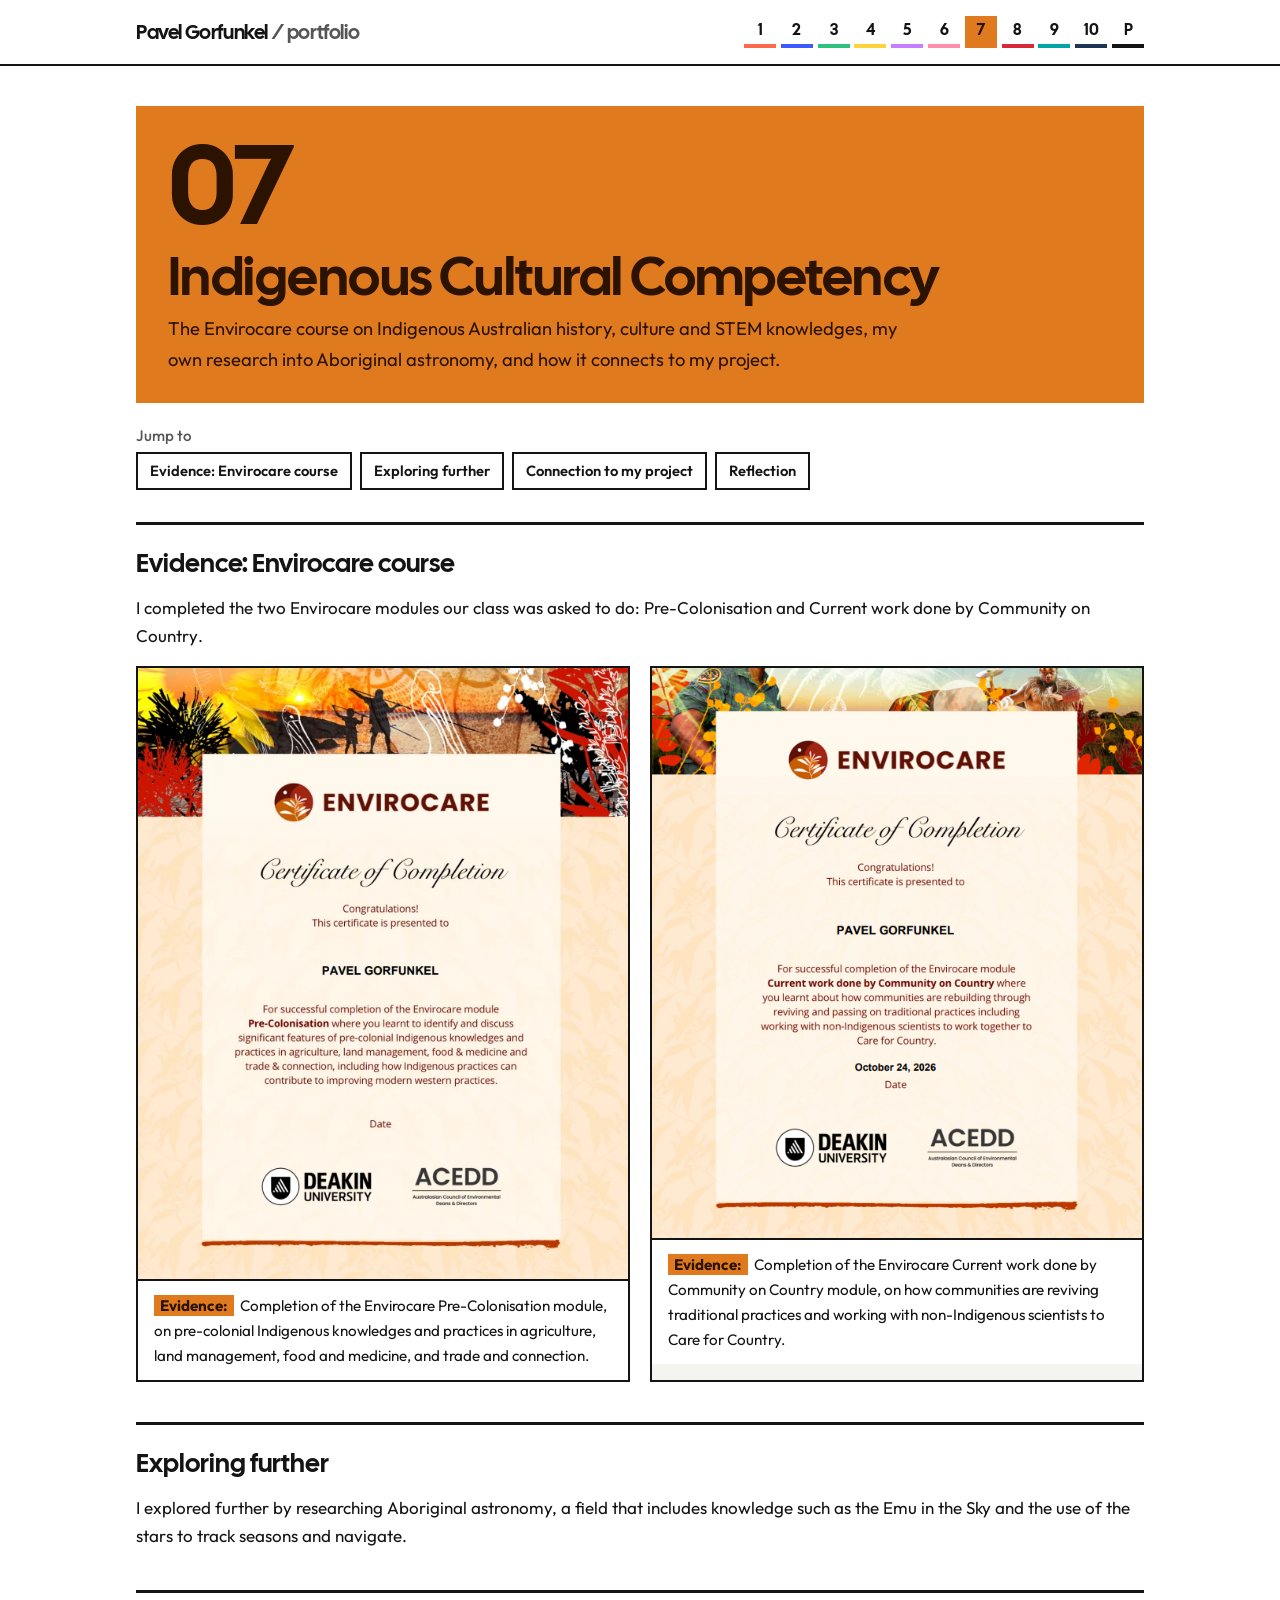
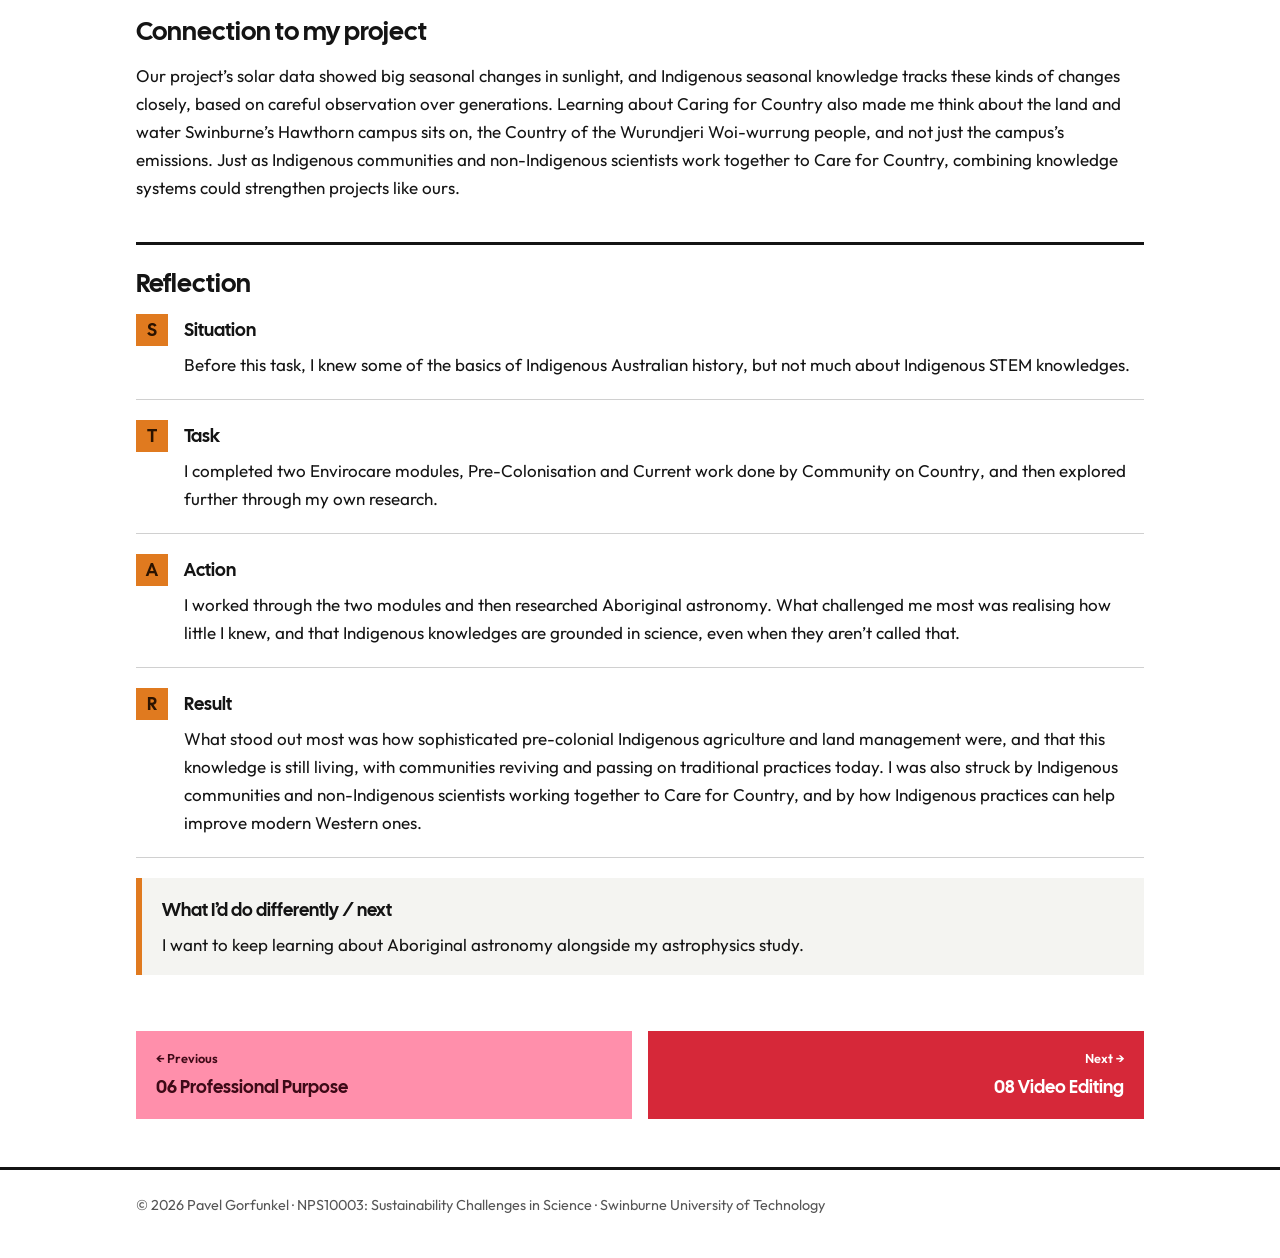
==== cultural-competency.html @ 4fb6ed7c "Add NPS10003 portfolio site" ====
<!doctype html>
<html lang="en-AU">
<head>
  <meta charset="utf-8">
  <meta name="viewport" content="width=device-width, initial-scale=1">
  <title>Task 7: Indigenous Cultural Competency | Portfolio</title>
  <meta name="description" content="The Envirocare course, exploring Indigenous knowledges in Naarm, and how it connects to my project.">
  <meta name="robots" content="noindex">
  <link rel="preconnect" href="https://fonts.googleapis.com">
  <link rel="preconnect" href="https://fonts.gstatic.com" crossorigin>
  <link rel="stylesheet" href="https://fonts.googleapis.com/css2?family=Cal+Sans&family=Outfit:wght@400;500;600;700&display=swap">
  <link rel="icon" href="assets/favicon.svg" type="image/svg+xml">
  <link rel="stylesheet" href="css/style.css">
</head>
<body>
  <a class="skip-link" href="#main">Skip to content</a>
  <header class="site-header" id="site-header">
    <div class="container"><a class="brand" href="index.html">Portfolio</a></div>
  </header>

  <main id="main">
    <div class="container">
      <header class="page-head">
        <span class="page-num" aria-hidden="true">07</span>
        <h1><span class="visually-hidden">Task 7: </span>Indigenous Cultural Competency</h1>
        <p class="lead">The Envirocare course on Indigenous Australian history, culture and STEM knowledges, my own research into Aboriginal astronomy, and how it connects to my project.</p>
      </header>

      <nav class="toc" data-toc aria-label="On this page"></nav>

      <section class="section" aria-labelledby="evidence">
        <h2 id="evidence">Evidence: Envirocare course</h2>
        <p>I completed the two Envirocare modules our class was asked to do: <em>Pre-Colonisation</em> and <em>Current work done by Community on Country</em>.</p>
        <div class="evidence-grid">
          <figure class="evidence">
            <img src="assets/images/envirocare-pre-colonisation.webp" width="623" height="777" alt="Envirocare certificate of completion for the Pre-Colonisation module, from Deakin University and ACEDD" loading="lazy">
            <figcaption><strong>Evidence:</strong> Completion of the Envirocare <em>Pre-Colonisation</em> module, on pre-colonial Indigenous knowledges and practices in agriculture, land management, food and medicine, and trade and connection.</figcaption>
          </figure>
          <figure class="evidence">
            <img src="assets/images/envirocare-community-on-country.png" width="618" height="719" alt="Envirocare certificate of completion for the Current work done by Community on Country module, dated 24 October 2026" loading="lazy">
            <figcaption><strong>Evidence:</strong> Completion of the Envirocare <em>Current work done by Community on Country</em> module, on how communities are reviving traditional practices and working with non-Indigenous scientists to Care for Country.</figcaption>
          </figure>
        </div>
      </section>

      <section class="section" aria-labelledby="explore">
        <h2 id="explore">Exploring further</h2>
        <p>I explored further by researching Aboriginal astronomy, a field that includes knowledge such as the Emu in the Sky and the use of the stars to track seasons and navigate.</p>
      </section>


      <section class="section" aria-labelledby="project">
        <h2 id="project">Connection to my project</h2>
        <p>Our project&rsquo;s solar data showed big seasonal changes in sunlight, and Indigenous seasonal knowledge tracks these kinds of changes closely, based on careful observation over generations. Learning about Caring for Country also made me think about the land and water Swinburne&rsquo;s Hawthorn campus sits on, the Country of the Wurundjeri Woi-wurrung people, and not just the campus&rsquo;s emissions. Just as Indigenous communities and non-Indigenous scientists work together to Care for Country, combining knowledge systems could strengthen projects like ours.</p>
      </section>

      <section class="section" aria-labelledby="reflection">
        <h2 id="reflection">Reflection</h2>
        <!-- Guidance: personal and critical, using "I" statements. Say what you learned, what you enjoyed, what was challenging, and how this has been / will be useful. -->
        <div class="star">
          <div class="star-card">
            <h3><span class="letter" aria-hidden="true">S</span>Situation</h3>
            <p>Before this task, I knew some of the basics of Indigenous Australian history, but not much about Indigenous STEM knowledges.</p>
          </div>
          <div class="star-card">
            <h3><span class="letter" aria-hidden="true">T</span>Task</h3>
            <p>I completed two Envirocare modules, <em>Pre-Colonisation</em> and <em>Current work done by Community on Country</em>, and then explored further through my own research.</p>
          </div>
          <div class="star-card">
            <h3><span class="letter" aria-hidden="true">A</span>Action</h3>
            <p>I worked through the two modules and then researched Aboriginal astronomy. What challenged me most was realising how little I knew, and that Indigenous knowledges are grounded in science, even when they aren&rsquo;t called that.</p>
          </div>
          <div class="star-card">
            <h3><span class="letter" aria-hidden="true">R</span>Result</h3>
            <p>What stood out most was how sophisticated pre-colonial Indigenous agriculture and land management were, and that this knowledge is still living, with communities reviving and passing on traditional practices today. I was also struck by Indigenous communities and non-Indigenous scientists working together to Care for Country, and by how Indigenous practices can help improve modern Western ones.</p>
          </div>
          <div class="star-card star-note">
            <h3>What I&rsquo;d do differently / next</h3>
            <p>I want to keep learning about Aboriginal astronomy alongside my astrophysics study.</p>
          </div>
        </div>
      </section>


      <nav class="pager" id="pager" aria-label="Previous and next task"></nav>
    </div>
  </main>

  <footer class="site-footer">
    <div class="container">
      <p>&copy; <span data-year></span> <span data-site="name"></span> &middot; <span data-site="unit"></span> &middot; <span data-site="university"></span></p>
    </div>
  </footer>

  <script src="js/site.js"></script>
</body>
</html>
---- css/style.css ----
/* ==========================================================================
   Portfolio stylesheet: "colour blocks"
   Each task has its own colour (set in js/site.js PAGES). On a task page the
   script exposes it as --task / --task-ink; on cards and links as --c / --ink.

   1. Tokens   2. Base   3. Header/nav   4. Page layout   5. Components
   6. Placeholders   7. Lightbox   8. Responsive   9. Print
   ========================================================================== */

/* 1. Tokens -------------------------------------------------------------- */
:root {
  --bg: #ffffff;
  --soft: #f4f4f1;
  --text: #141414;
  --muted: #565656;
  --line: #141414;
  --task: #141414;        /* overridden per page by site.js */
  --task-ink: #ffffff;
  --todo-bg: #fff6cc;
  --todo-line: #141414;
  --todo-text: #3d2e00;
  --head-bg: #141414;     /* table header row */
  --head-text: #ffffff;
  --sky: #0b1026;         /* night-sky hero */
  --max: 1040px;
  --font: "Outfit", system-ui, -apple-system, "Segoe UI", Roboto, "Helvetica Neue", Arial, sans-serif;
  --display: "Cal Sans", var(--font);
  color-scheme: light;
}

@media (prefers-color-scheme: dark) {
  :root {
    --bg: #141414;
    --soft: #1f1f1f;
    --text: #f2f2f2;
    --muted: #b4b4b4;
    --line: #f2f2f2;
    --todo-bg: #3a3214;
    --todo-line: #f2d75c;
    --todo-text: #fbeeb0;
    --head-bg: #2b2b2b;
    --head-text: #f2f2f2;
    color-scheme: dark;
  }
  :root:not([data-task]) { --task: #f2f2f2; --task-ink: #141414; } /* home and 404 */
}

/* 2. Base ---------------------------------------------------------------- */
*, *::before, *::after { box-sizing: border-box; }

html { scroll-behavior: smooth; scroll-padding-top: 1.5rem; }
@media (prefers-reduced-motion: reduce) { html { scroll-behavior: auto; } }

body {
  margin: 0;
  background: var(--bg);
  color: var(--text);
  font-family: var(--font);
  font-size: 1.0625rem;
  line-height: 1.65;
  -webkit-text-size-adjust: 100%;
  font-synthesis: none; /* no faux bold: Cal Sans has one weight, Outfit loads real ones */
}

img, video, iframe { max-width: 100%; }
img { height: auto; display: block; }

a { color: inherit; text-decoration-thickness: 2px; text-underline-offset: 0.2em; }
a:hover { text-decoration-color: var(--task); }
:focus-visible { outline: 3px solid var(--text); outline-offset: 3px; }

h1, h2, h3, h4 { font-family: var(--display); font-weight: 400; line-height: 1.15; margin: 0 0 0.6em; }
h1 { font-size: clamp(2.2rem, 6vw, 3.4rem); letter-spacing: -0.01em; }
h2 { font-size: 1.6rem; letter-spacing: 0; }
h3 { font-size: 1.15rem; }
p, ul, ol, table, figure { margin: 0 0 1rem; }

.skip-link {
  position: absolute; left: 1rem; top: -3rem; z-index: 100;
  background: var(--text); color: var(--bg); padding: 0.5rem 1rem;
}
.skip-link:focus { top: 1rem; }

.visually-hidden {
  position: absolute !important; width: 1px; height: 1px; overflow: hidden;
  clip: rect(0 0 0 0); clip-path: inset(50%); white-space: nowrap;
}

.container { width: 100%; max-width: var(--max); margin: 0 auto; padding: 0 1rem; }

/* 3. Header / nav -------------------------------------------------------- */
.site-header { position: relative; z-index: 50; background: var(--bg); border-bottom: 2px solid var(--line); }
.site-header .container {
  display: flex; align-items: center; justify-content: space-between;
  gap: 1rem; min-height: 4rem;
}
.brand {
  font-family: var(--display); font-weight: 400; font-size: 1.25rem; letter-spacing: -0.02em;
  text-decoration: none; white-space: nowrap;
}
.brand span { font-weight: 400; color: var(--muted); }

.nav-toggle {
  display: none;
  font: inherit; font-weight: 600; font-size: 0.95rem;
  background: var(--bg); color: var(--text);
  border: 2px solid var(--line); padding: 0.35rem 0.8rem; cursor: pointer;
}

/* Desktop: a row of task numbers underlined in their colours; the name shows on hover */
.site-nav ul { list-style: none; margin: 0; padding: 0; display: flex; gap: 0.3rem; }
.site-nav .nav-home { display: none; }
.site-nav a {
  position: relative; display: grid; place-items: center;
  min-width: 2rem; height: 2rem; padding: 0 0.3rem;
  font-family: var(--display); font-size: 1rem; color: var(--text); text-decoration: none;
  border-bottom: 4px solid var(--c, var(--line));
}
.site-nav a:hover, .site-nav a:focus-visible { background: color-mix(in srgb, var(--c) 25%, transparent); }
.site-nav a[aria-current="page"] { background: var(--c); color: var(--ink); }
.site-nav .nlabel {
  position: absolute; top: calc(100% + 0.4rem); right: 0;
  white-space: nowrap; padding: 0.2rem 0.55rem;
  background: var(--text); color: var(--bg);
  font-family: var(--font); font-size: 0.85rem; font-weight: 500;
  opacity: 0; pointer-events: none; transition: opacity 0.12s ease;
}
.site-nav a:hover .nlabel, .site-nav a:focus-visible .nlabel { opacity: 1; }
@media (prefers-reduced-motion: reduce) { .site-nav .nlabel { transition: none; } }

/* 4. Page layout --------------------------------------------------------- */
main { padding: 2.5rem 0 3rem; }

/* Task page header: a solid block in the task's colour with a big number */
.page-head {
  background: var(--task); color: var(--task-ink);
  padding: 2rem 2rem 1.75rem;
  margin-bottom: 1.5rem;
}
.page-num {
  display: block; margin-bottom: 0.75rem;
  font-family: var(--display); font-size: clamp(4rem, 12vw, 7rem); line-height: 0.85; letter-spacing: -0.01em;
}
.page-head h1 { margin-bottom: 0.4rem; }
.page-head .lead { color: inherit; }
.page-head > :last-child { margin-bottom: 0; }

.eyebrow {
  display: inline-block; margin-bottom: 0.75rem;
  font-size: 0.95rem; font-weight: 500;
}
.lead { font-size: 1.15rem; max-width: 62ch; color: var(--muted); }

.section { border-top: 3px solid var(--line); padding: 1.5rem 0 1rem; margin-bottom: 1.5rem; }
.section > :last-child { margin-bottom: 0; }

/* "Jump to" chips */
.toc { margin-bottom: 2rem; }
.toc h2 { font-family: var(--font); font-size: 0.95rem; font-weight: 500; margin: 0 0 0.5rem; color: var(--muted); }
.toc ol { list-style: none; margin: 0; padding: 0; display: flex; flex-wrap: wrap; gap: 0.5rem; }
.toc a {
  display: block; padding: 0.3rem 0.75rem;
  border: 2px solid var(--line); font-size: 0.92rem; font-weight: 600; text-decoration: none;
}
.toc a:hover { background: var(--task); color: var(--task-ink); border-color: var(--task); }
.toc:empty { display: none; }

/* Prev / next: blocks in the neighbouring tasks' colours */
.pager { display: grid; grid-template-columns: 1fr 1fr; gap: 1rem; margin-top: 2.5rem; }
.pager a {
  display: block; padding: 1.1rem 1.25rem;
  background: var(--c, var(--soft)); color: var(--ink, var(--text));
  font-family: var(--display); font-weight: 400; font-size: 1.1rem; text-decoration: none;
}
.pager a:hover { text-decoration: underline; text-decoration-thickness: 2px; }
.pager small { display: block; font-family: var(--font); font-weight: 600; font-size: 0.8rem; margin-bottom: 0.2rem; }
.pager .next { text-align: right; grid-column: 2; }

.site-footer { border-top: 3px solid var(--line); padding: 1.5rem 0; color: var(--muted); font-size: 0.9rem; }

/* 5. Components ---------------------------------------------------------- */

/* Home and 404: night-sky hero */
.hero {
  position: relative; overflow: hidden;
  display: grid; grid-template-columns: 1.1fr 1fr; gap: 2rem; align-items: center;
  min-height: 27rem; padding: 3rem 2.5rem; margin-bottom: 1rem;
  background: var(--sky); color: #ffffff;
}
.hero.lost { grid-template-columns: 1fr; min-height: 70vh; }
.hero .starfield { position: absolute; inset: 0; width: 100%; height: 100%; }
.hero-text, .constellation { position: relative; }
.hero h1 { font-size: clamp(2.6rem, 8vw, 5rem); line-height: 0.98; letter-spacing: -0.01em; margin-bottom: 1rem; max-width: 14ch; }
.hero .lead { font-size: 1.2rem; color: #c9cde0; }
.hero .btn { --task: #ffffff; --task-ink: var(--sky); --line: #ffffff; }
.hero-text > :last-child { margin-bottom: 0; }

.constellation { aspect-ratio: 5 / 4; }
.constellation svg { position: absolute; inset: 0; width: 100%; height: 100%; overflow: visible; }
.constellation polyline {
  fill: none; stroke: rgb(255 255 255 / 0.3); stroke-width: 1;
  vector-effect: non-scaling-stroke;
}
.cstar {
  position: absolute; transform: translate(-50%, -50%);
  width: 2.25rem; height: 2.25rem; display: grid; place-items: center;
  color: #ffffff; text-decoration: none;
}
.cstar .dot {
  width: 0.7rem; height: 0.7rem; border-radius: 50%; background: var(--c);
  border: 1.5px solid #ffffff;
  transition: transform 0.15s ease;
}
.cstar .cnum {
  position: absolute; left: 70%; top: -5%;
  font-family: var(--display); font-size: 0.75rem; color: rgb(255 255 255 / 0.7);
}
.cstar .clabel {
  position: absolute; bottom: 100%; left: 50%; transform: translate(-50%, -0.2rem);
  white-space: nowrap; padding: 0.15rem 0.5rem;
  background: var(--c); color: var(--ink); font-size: 0.85rem; font-weight: 600;
  opacity: 0; pointer-events: none; transition: opacity 0.15s ease;
}
.cstar:hover .dot { transform: scale(1.6); }
.cstar:hover .clabel { opacity: 1; }
@media (prefers-reduced-motion: reduce) { .cstar .dot, .cstar .clabel { transition: none; } }

.home-about { display: grid; gap: 0 2.5rem; grid-template-columns: repeat(auto-fit, minmax(300px, 1fr)); margin-top: 2rem; }

.task-grid {
  list-style: none; padding: 0; margin: 0 0 2rem;
  display: grid; gap: 0.75rem;
  grid-template-columns: repeat(5, minmax(0, 1fr));
}
.task-card {
  display: flex; flex-direction: column; gap: 0.4rem; height: 100%; min-height: 10rem;
  padding: 1.1rem 1.2rem 1.25rem;
  background: var(--c); color: var(--ink); text-decoration: none;
}
.task-card:hover h3 { text-decoration: underline; text-decoration-thickness: 2px; text-underline-offset: 0.15em; }
.task-card .num { font-family: var(--display); font-weight: 400; font-size: 2.6rem; line-height: 1; letter-spacing: -0.01em; }
.task-card h3 { margin: auto 0 0; font-size: 1.25rem; }
/* The final project ("P") tile spans the full row under the task tiles */
.task-grid li.project { grid-column: 1 / -1; }
.task-grid li.project .task-card { min-height: 0; flex-direction: row; align-items: center; gap: 1.25rem; }
.task-grid li.project .task-card h3 { margin: 0; }

/* The project's colour is white, so give it an outline wherever it could vanish into a white page */
.task-grid li.project .task-card,
:root[data-task="P"] .page-head,
.pager a[href="project.html"] { box-shadow: inset 0 0 0 3px var(--line); }
.site-nav a[href="project.html"] { border-bottom-color: var(--line); }
.site-nav a[href="project.html"][aria-current="page"] { box-shadow: inset 0 0 0 2px var(--line); }

/* Evidence figures */
.evidence-grid { display: grid; gap: 1.25rem; grid-template-columns: repeat(auto-fit, minmax(280px, 1fr)); margin-bottom: 1rem; }
figure.evidence { margin: 0 0 1.25rem; border: 2px solid var(--line); background: var(--soft); }
.evidence-grid figure.evidence { margin: 0; }
/* Never upscale small screenshots; cap tall ones (the lightbox shows them full size) */
figure.evidence img { max-height: 75vh; margin: 0 auto; cursor: zoom-in; }
figure.evidence > .placeholder { margin: 0.75rem; }
figure.evidence figcaption { padding: 0.75rem 1rem; font-size: 0.95rem; border-top: 2px solid var(--line); background: var(--bg); }
figure.evidence figcaption strong:first-child {
  background: var(--task); color: var(--task-ink); padding: 0.05rem 0.4rem; margin-right: 0.2rem;
}

/* STAR reflection: stacked in reading order, letter in the left margin */
.star { margin-bottom: 0; }
.star-card {
  position: relative; padding: 0 0 1.25rem 3rem; margin-bottom: 1.25rem;
  border-bottom: 1px solid color-mix(in srgb, var(--line) 20%, transparent);
}
.star-card h3 { line-height: 2rem; margin-bottom: 0.3rem; }
.star-card h3 .letter {
  position: absolute; left: 0; top: 0;
  display: grid; place-items: center; width: 2rem; height: 2rem;
  background: var(--task); color: var(--task-ink); font-size: 1.1rem;
}
.star-card > :last-child { margin-bottom: 0; }
.star-card.star-note { margin-bottom: 0; padding: 1rem 1.25rem; border-bottom: 0; border-left: 6px solid var(--task); background: var(--soft); }
.star-card.star-note + .star-note { margin-top: 0.75rem; }

/* Buttons, tables, video, references */
.btn {
  display: inline-flex; align-items: center; gap: 0.4rem;
  padding: 0.55rem 1rem; border: 2px solid var(--line);
  background: var(--task); color: var(--task-ink);
  font-weight: 700; font-size: 0.95rem; text-decoration: none;
}
.btn:hover { text-decoration: underline; }
.btn-row { display: flex; flex-wrap: wrap; gap: 0.75rem; margin-bottom: 1rem; }

.table-wrap { overflow-x: auto; margin-bottom: 1rem; border: 2px solid var(--line); }
table { width: 100%; border-collapse: collapse; font-size: 0.95rem; margin: 0; }
th, td { text-align: left; vertical-align: top; padding: 0.6rem 0.8rem; border-bottom: 1px solid color-mix(in srgb, var(--line) 25%, transparent); }
thead th { background: var(--head-bg); color: var(--head-text); font-weight: 700; border-bottom: 0; }
tbody tr:last-child td { border-bottom: 0; }
td.up { font-weight: 700; }

.video { position: relative; aspect-ratio: 16 / 9; border: 2px solid var(--line); background: #000; margin-bottom: 1rem; }
.video iframe { position: absolute; inset: 0; width: 100%; height: 100%; border: 0; }
.video > .placeholder { position: absolute; inset: 0; margin: 0; border: 0; display: grid; place-content: center; text-align: center; }

.paper-meta { color: var(--muted); }
.paper-meta cite { font-style: italic; color: var(--text); }

.references { list-style: none; padding: 0; }
.references li { padding-left: 2em; text-indent: -2em; margin-bottom: 0.6rem; overflow-wrap: anywhere; }
.references li.placeholder { padding-left: 1rem; text-indent: 0; }

dl.fields { display: grid; grid-template-columns: max-content 1fr; gap: 0.4rem 1.25rem; margin: 0 0 1rem; }
dl.fields dt { font-weight: 700; }
dl.fields dd { margin: 0; }

.speaker { border: 2px solid var(--line); padding: 1.25rem; margin-bottom: 1.25rem; }
.speaker h3 { border-bottom: 2px solid var(--line); padding-bottom: 0.5rem; }
.speaker h4 { font-size: 1.05rem; margin: 1.25rem 0 0.4rem; }
.speaker ol { padding-left: 1.25rem; }
.speaker ol li { margin-bottom: 0.4rem; }
.speaker > :last-child { margin-bottom: 0; }

/* 6. Placeholders -------------------------------------------------------- */
.placeholder {
  display: block;
  background: var(--todo-bg); color: var(--todo-text);
  border: 2px dashed var(--todo-line);
  padding: 0.75rem 1rem; margin-bottom: 1rem;
  font-size: 0.95rem;
}
.placeholder::before {
  content: "TO DO";
  display: inline-block; margin-right: 0.5rem; padding: 0 0.4rem;
  background: var(--todo-line); color: var(--todo-bg);
  font-size: 0.7rem; font-weight: 700; letter-spacing: 0.08em; vertical-align: 0.1em;
}
span.placeholder { display: inline; padding: 0.05rem 0.35rem; margin: 0; border-width: 1px; }
.placeholder ul, .placeholder ol { margin: 0.4rem 0 0; padding-left: 1.25rem; }
.placeholder > :last-child { margin-bottom: 0; }

/* 7. Lightbox ------------------------------------------------------------ */
.lightbox { border: 0; padding: 0; background: transparent; max-width: 95vw; max-height: 95vh; }
.lightbox::backdrop { background: rgb(0 0 0 / 0.88); }
.lightbox img { max-width: 95vw; max-height: 85vh; width: auto; margin: 0 auto; }
.lightbox p { color: #f0f0f0; text-align: center; margin: 0.6rem 0 0; font-size: 0.95rem; }
.lightbox-close {
  position: fixed; top: 1rem; right: 1rem; width: 2.5rem; height: 2.5rem;
  border: 2px solid #141414; background: #ffffff; color: #141414;
  font-size: 1.4rem; line-height: 1; cursor: pointer;
}

/* 8. Responsive ---------------------------------------------------------- */
@media (max-width: 900px) {
  .task-grid { grid-template-columns: repeat(2, minmax(0, 1fr)); }
  .task-grid li:last-child:nth-child(odd) { grid-column: 1 / -1; } /* odd tile count: last one spans */
  .hero { grid-template-columns: 1fr; min-height: 0; gap: 0.5rem; }
  .constellation { width: 100%; max-width: 30rem; justify-self: center; }
  html { scroll-padding-top: 5rem; } /* clear the sticky header */
  .site-header { position: sticky; top: 0; }
  .site-header .container { min-height: 3.5rem; }
  .nav-toggle { display: inline-block; }
  .site-nav {
    display: none;
    position: absolute; top: 100%; left: 0; right: 0;
    background: var(--bg); border-bottom: 3px solid var(--line);
    max-height: calc(100vh - 3.5rem); overflow-y: auto;
  }
  .site-nav.open { display: block; }
  .site-nav ul { flex-direction: column; padding: 0.5rem 1rem 1rem; gap: 0; }
  .site-nav .nav-home { display: block; }
  .site-nav a {
    display: flex; justify-content: flex-start; gap: 0.6rem; height: auto;
    padding: 0.5rem 0; border-bottom: 0; background: none;
    font-family: var(--font); font-size: 1rem;
  }
  .site-nav a:hover, .site-nav a:focus-visible { background: none; text-decoration: underline; }
  .site-nav a[aria-current="page"] { background: none; color: var(--text); font-weight: 700; }
  .site-nav a[href="project.html"][aria-current="page"] { box-shadow: none; }
  .site-nav a[href="project.html"] .nnum { box-shadow: inset 0 0 0 2px var(--line); } /* white square needs an edge */
  .site-nav .nnum {
    display: inline-grid; place-items: center; min-width: 1.6rem; height: 1.6rem;
    background: var(--c); color: var(--ink); font-family: var(--display); font-size: 0.85rem;
  }
  .site-nav .nlabel { position: static; opacity: 1; padding: 0; background: none; color: inherit; font-size: 1rem; }
}

@media (max-width: 640px) {
  main { padding-top: 1.5rem; }
  .page-head { padding: 1.5rem 1.25rem; margin-left: -1rem; margin-right: -1rem; }
  .hero { padding: 2rem 1.25rem 1.25rem; margin-left: -1rem; margin-right: -1rem; }
  .pager { grid-template-columns: 1fr; }
  .pager .next { grid-column: 1; }
  .task-card { min-height: 9rem; padding: 0.9rem; }
  .task-card h3 { font-size: 1.05rem; }
  dl.fields { grid-template-columns: 1fr; }
  dl.fields dd { margin-bottom: 0.5rem; }
}

/* 9. Print --------------------------------------------------------------- */
@media print {
  :root { --bg: #fff; --soft: #f4f4f4; --text: #000; --muted: #333; --line: #000; }
  body { font-size: 11pt; }
  .site-header, .pager, .toc, .skip-link, .nav-toggle, .lightbox { display: none !important; }
  main { padding: 0; }
  .page-head { -webkit-print-color-adjust: exact; print-color-adjust: exact; }
  .section, figure.evidence, .star-card, .speaker, tr { break-inside: avoid; }
  main a[href^="http"]::after { content: " (" attr(href) ")"; font-size: 0.85em; word-break: break-all; }
  .video { aspect-ratio: auto; background: none; }
  .video iframe { display: none; }
  .hero { display: block; min-height: 0; padding: 0; background: none; color: #000; }
  .hero h1, .hero .lead { color: #000; }
  .starfield, .constellation { display: none; }
}
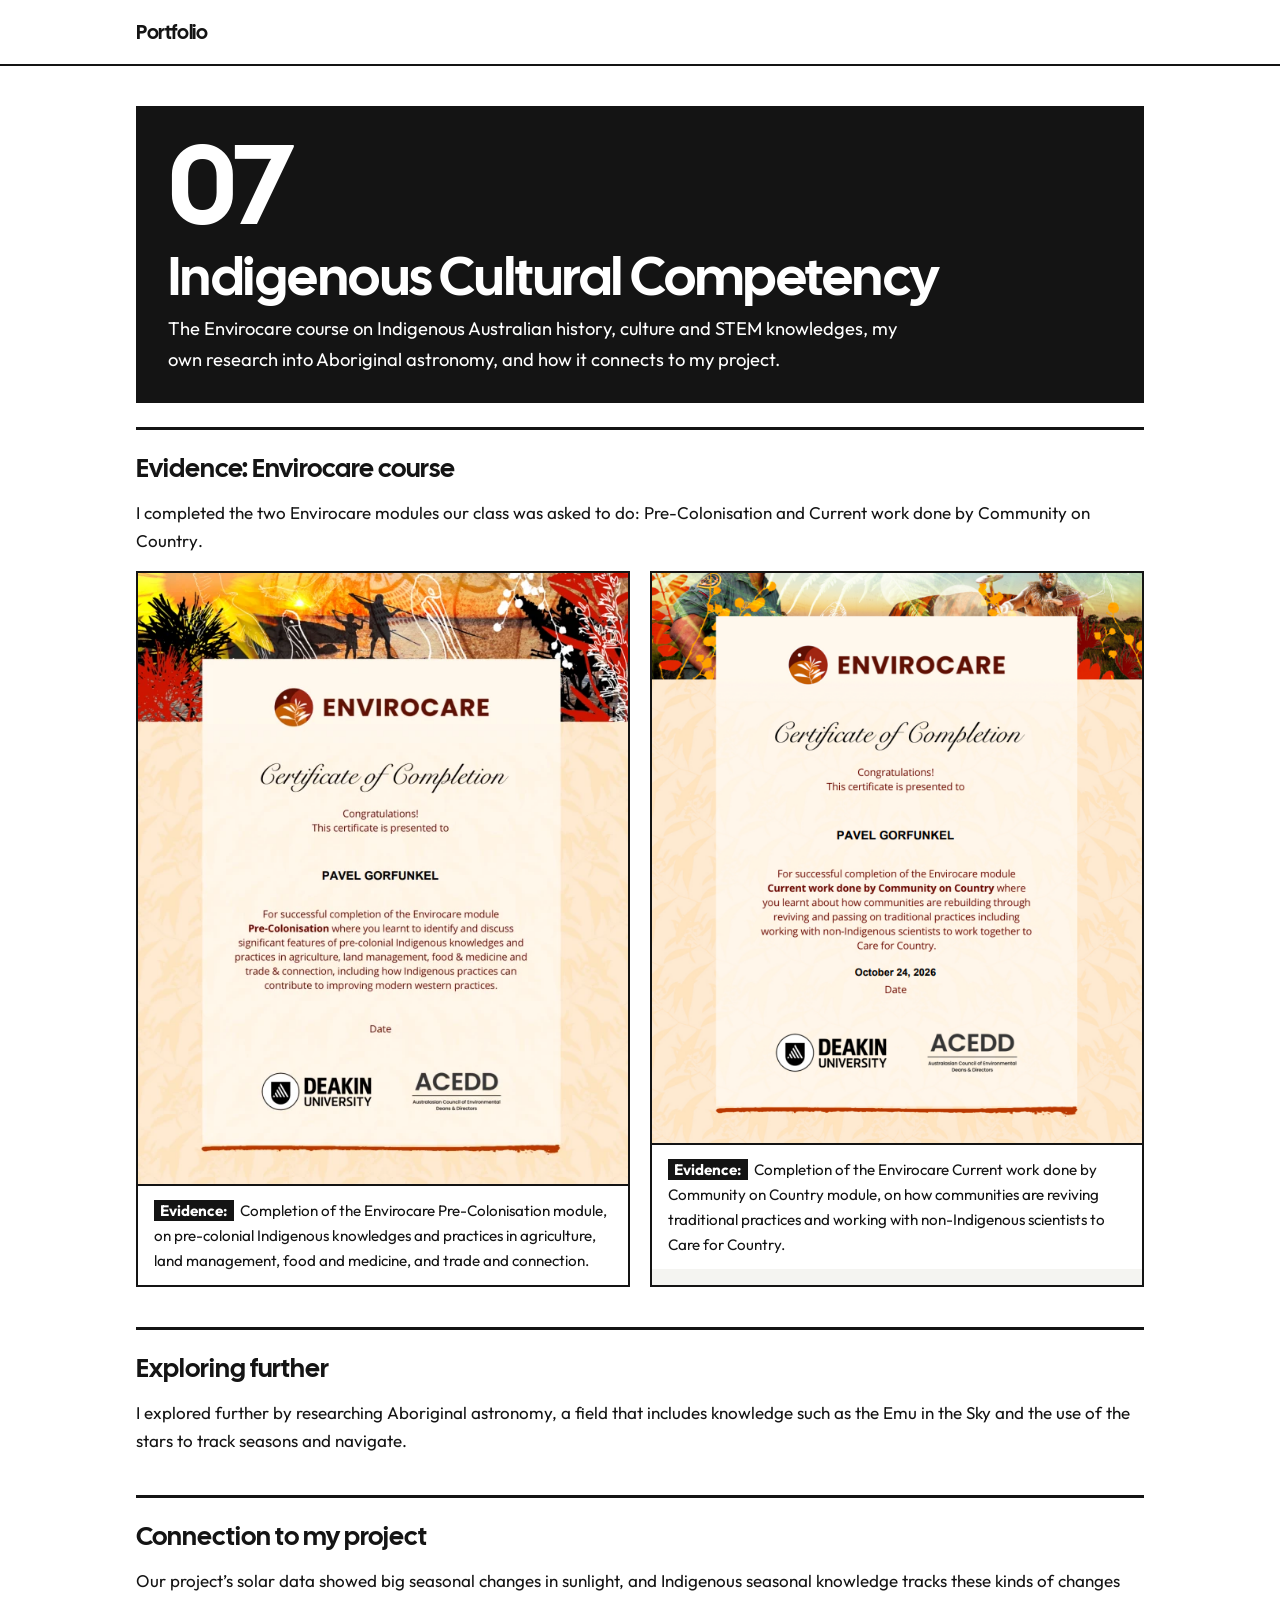
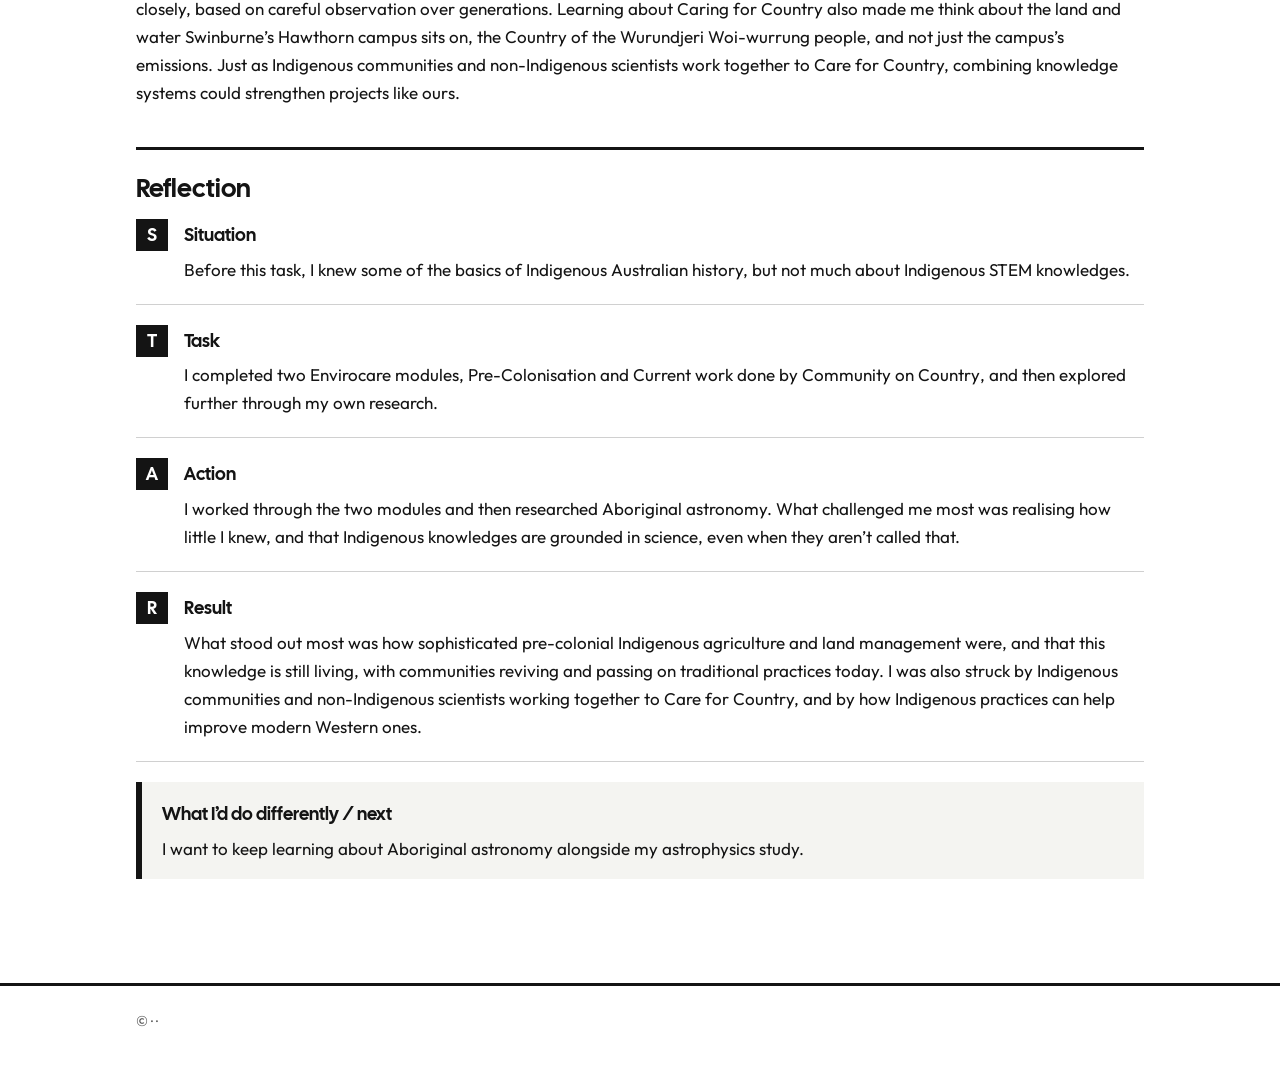
==== commit 0e287c15: "Update portfolio content" ====
--- a/cultural-competency.html
+++ b/cultural-competency.html
@@ -56,7 +56,6 @@
 
       <section class="section" aria-labelledby="reflection">
         <h2 id="reflection">Reflection</h2>
-        <!-- Guidance: personal and critical, using "I" statements. Say what you learned, what you enjoyed, what was challenging, and how this has been / will be useful. -->
         <div class="star">
           <div class="star-card">
             <h3><span class="letter" aria-hidden="true">S</span>Situation</h3>
--- a/css/style.css
+++ b/css/style.css
@@ -1,27 +1,18 @@
-/* ==========================================================================
-   Portfolio stylesheet: "colour blocks"
-   Each task has its own colour (set in js/site.js PAGES). On a task page the
-   script exposes it as --task / --task-ink; on cards and links as --c / --ink.
-
-   1. Tokens   2. Base   3. Header/nav   4. Page layout   5. Components
-   6. Placeholders   7. Lightbox   8. Responsive   9. Print
-   ========================================================================== */
-
-/* 1. Tokens -------------------------------------------------------------- */
+
 :root {
   --bg: #ffffff;
   --soft: #f4f4f1;
   --text: #141414;
   --muted: #565656;
   --line: #141414;
-  --task: #141414;        /* overridden per page by site.js */
+  --task: #141414;       
   --task-ink: #ffffff;
   --todo-bg: #fff6cc;
   --todo-line: #141414;
   --todo-text: #3d2e00;
-  --head-bg: #141414;     /* table header row */
+  --head-bg: #141414;  
   --head-text: #ffffff;
-  --sky: #0b1026;         /* night-sky hero */
+  --sky: #0b1026;       
   --max: 1040px;
   --font: "Outfit", system-ui, -apple-system, "Segoe UI", Roboto, "Helvetica Neue", Arial, sans-serif;
   --display: "Cal Sans", var(--font);
@@ -42,10 +33,9 @@
     --head-text: #f2f2f2;
     color-scheme: dark;
   }
-  :root:not([data-task]) { --task: #f2f2f2; --task-ink: #141414; } /* home and 404 */
-}
-
-/* 2. Base ---------------------------------------------------------------- */
+  :root:not([data-task]) { --task: #f2f2f2; --task-ink: #141414; } 
+}
+
 *, *::before, *::after { box-sizing: border-box; }
 
 html { scroll-behavior: smooth; scroll-padding-top: 1.5rem; }
@@ -59,7 +49,7 @@
   font-size: 1.0625rem;
   line-height: 1.65;
   -webkit-text-size-adjust: 100%;
-  font-synthesis: none; /* no faux bold: Cal Sans has one weight, Outfit loads real ones */
+  font-synthesis: none;
 }
 
 img, video, iframe { max-width: 100%; }
@@ -88,7 +78,7 @@
 
 .container { width: 100%; max-width: var(--max); margin: 0 auto; padding: 0 1rem; }
 
-/* 3. Header / nav -------------------------------------------------------- */
+
 .site-header { position: relative; z-index: 50; background: var(--bg); border-bottom: 2px solid var(--line); }
 .site-header .container {
   display: flex; align-items: center; justify-content: space-between;
@@ -107,7 +97,7 @@
   border: 2px solid var(--line); padding: 0.35rem 0.8rem; cursor: pointer;
 }
 
-/* Desktop: a row of task numbers underlined in their colours; the name shows on hover */
+
 .site-nav ul { list-style: none; margin: 0; padding: 0; display: flex; gap: 0.3rem; }
 .site-nav .nav-home { display: none; }
 .site-nav a {
@@ -128,10 +118,8 @@
 .site-nav a:hover .nlabel, .site-nav a:focus-visible .nlabel { opacity: 1; }
 @media (prefers-reduced-motion: reduce) { .site-nav .nlabel { transition: none; } }
 
-/* 4. Page layout --------------------------------------------------------- */
 main { padding: 2.5rem 0 3rem; }
 
-/* Task page header: a solid block in the task's colour with a big number */
 .page-head {
   background: var(--task); color: var(--task-ink);
   padding: 2rem 2rem 1.75rem;
@@ -154,7 +142,6 @@
 .section { border-top: 3px solid var(--line); padding: 1.5rem 0 1rem; margin-bottom: 1.5rem; }
 .section > :last-child { margin-bottom: 0; }
 
-/* "Jump to" chips */
 .toc { margin-bottom: 2rem; }
 .toc h2 { font-family: var(--font); font-size: 0.95rem; font-weight: 500; margin: 0 0 0.5rem; color: var(--muted); }
 .toc ol { list-style: none; margin: 0; padding: 0; display: flex; flex-wrap: wrap; gap: 0.5rem; }
@@ -165,7 +152,6 @@
 .toc a:hover { background: var(--task); color: var(--task-ink); border-color: var(--task); }
 .toc:empty { display: none; }
 
-/* Prev / next: blocks in the neighbouring tasks' colours */
 .pager { display: grid; grid-template-columns: 1fr 1fr; gap: 1rem; margin-top: 2.5rem; }
 .pager a {
   display: block; padding: 1.1rem 1.25rem;
@@ -178,9 +164,6 @@
 
 .site-footer { border-top: 3px solid var(--line); padding: 1.5rem 0; color: var(--muted); font-size: 0.9rem; }
 
-/* 5. Components ---------------------------------------------------------- */
-
-/* Home and 404: night-sky hero */
 .hero {
   position: relative; overflow: hidden;
   display: grid; grid-template-columns: 1.1fr 1fr; gap: 2rem; align-items: center;
@@ -240,23 +223,19 @@
 .task-card:hover h3 { text-decoration: underline; text-decoration-thickness: 2px; text-underline-offset: 0.15em; }
 .task-card .num { font-family: var(--display); font-weight: 400; font-size: 2.6rem; line-height: 1; letter-spacing: -0.01em; }
 .task-card h3 { margin: auto 0 0; font-size: 1.25rem; }
-/* The final project ("P") tile spans the full row under the task tiles */
 .task-grid li.project { grid-column: 1 / -1; }
 .task-grid li.project .task-card { min-height: 0; flex-direction: row; align-items: center; gap: 1.25rem; }
 .task-grid li.project .task-card h3 { margin: 0; }
-
-/* The project's colour is white, so give it an outline wherever it could vanish into a white page */
 .task-grid li.project .task-card,
 :root[data-task="P"] .page-head,
 .pager a[href="project.html"] { box-shadow: inset 0 0 0 3px var(--line); }
 .site-nav a[href="project.html"] { border-bottom-color: var(--line); }
 .site-nav a[href="project.html"][aria-current="page"] { box-shadow: inset 0 0 0 2px var(--line); }
 
-/* Evidence figures */
+
 .evidence-grid { display: grid; gap: 1.25rem; grid-template-columns: repeat(auto-fit, minmax(280px, 1fr)); margin-bottom: 1rem; }
 figure.evidence { margin: 0 0 1.25rem; border: 2px solid var(--line); background: var(--soft); }
 .evidence-grid figure.evidence { margin: 0; }
-/* Never upscale small screenshots; cap tall ones (the lightbox shows them full size) */
 figure.evidence img { max-height: 75vh; margin: 0 auto; cursor: zoom-in; }
 figure.evidence > .placeholder { margin: 0.75rem; }
 figure.evidence figcaption { padding: 0.75rem 1rem; font-size: 0.95rem; border-top: 2px solid var(--line); background: var(--bg); }
@@ -264,7 +243,6 @@
   background: var(--task); color: var(--task-ink); padding: 0.05rem 0.4rem; margin-right: 0.2rem;
 }
 
-/* STAR reflection: stacked in reading order, letter in the left margin */
 .star { margin-bottom: 0; }
 .star-card {
   position: relative; padding: 0 0 1.25rem 3rem; margin-bottom: 1.25rem;
@@ -280,7 +258,6 @@
 .star-card.star-note { margin-bottom: 0; padding: 1rem 1.25rem; border-bottom: 0; border-left: 6px solid var(--task); background: var(--soft); }
 .star-card.star-note + .star-note { margin-top: 0.75rem; }
 
-/* Buttons, tables, video, references */
 .btn {
   display: inline-flex; align-items: center; gap: 0.4rem;
   padding: 0.55rem 1rem; border: 2px solid var(--line);
@@ -319,7 +296,6 @@
 .speaker ol li { margin-bottom: 0.4rem; }
 .speaker > :last-child { margin-bottom: 0; }
 
-/* 6. Placeholders -------------------------------------------------------- */
 .placeholder {
   display: block;
   background: var(--todo-bg); color: var(--todo-text);
@@ -337,7 +313,6 @@
 .placeholder ul, .placeholder ol { margin: 0.4rem 0 0; padding-left: 1.25rem; }
 .placeholder > :last-child { margin-bottom: 0; }
 
-/* 7. Lightbox ------------------------------------------------------------ */
 .lightbox { border: 0; padding: 0; background: transparent; max-width: 95vw; max-height: 95vh; }
 .lightbox::backdrop { background: rgb(0 0 0 / 0.88); }
 .lightbox img { max-width: 95vw; max-height: 85vh; width: auto; margin: 0 auto; }
@@ -348,13 +323,12 @@
   font-size: 1.4rem; line-height: 1; cursor: pointer;
 }
 
-/* 8. Responsive ---------------------------------------------------------- */
 @media (max-width: 900px) {
   .task-grid { grid-template-columns: repeat(2, minmax(0, 1fr)); }
-  .task-grid li:last-child:nth-child(odd) { grid-column: 1 / -1; } /* odd tile count: last one spans */
+  .task-grid li:last-child:nth-child(odd) { grid-column: 1 / -1; } 
   .hero { grid-template-columns: 1fr; min-height: 0; gap: 0.5rem; }
   .constellation { width: 100%; max-width: 30rem; justify-self: center; }
-  html { scroll-padding-top: 5rem; } /* clear the sticky header */
+  html { scroll-padding-top: 5rem; } 
   .site-header { position: sticky; top: 0; }
   .site-header .container { min-height: 3.5rem; }
   .nav-toggle { display: inline-block; }
@@ -375,7 +349,7 @@
   .site-nav a:hover, .site-nav a:focus-visible { background: none; text-decoration: underline; }
   .site-nav a[aria-current="page"] { background: none; color: var(--text); font-weight: 700; }
   .site-nav a[href="project.html"][aria-current="page"] { box-shadow: none; }
-  .site-nav a[href="project.html"] .nnum { box-shadow: inset 0 0 0 2px var(--line); } /* white square needs an edge */
+  .site-nav a[href="project.html"] .nnum { box-shadow: inset 0 0 0 2px var(--line); }
   .site-nav .nnum {
     display: inline-grid; place-items: center; min-width: 1.6rem; height: 1.6rem;
     background: var(--c); color: var(--ink); font-family: var(--display); font-size: 0.85rem;
@@ -395,7 +369,6 @@
   dl.fields dd { margin-bottom: 0.5rem; }
 }
 
-/* 9. Print --------------------------------------------------------------- */
 @media print {
   :root { --bg: #fff; --soft: #f4f4f4; --text: #000; --muted: #333; --line: #000; }
   body { font-size: 11pt; }
